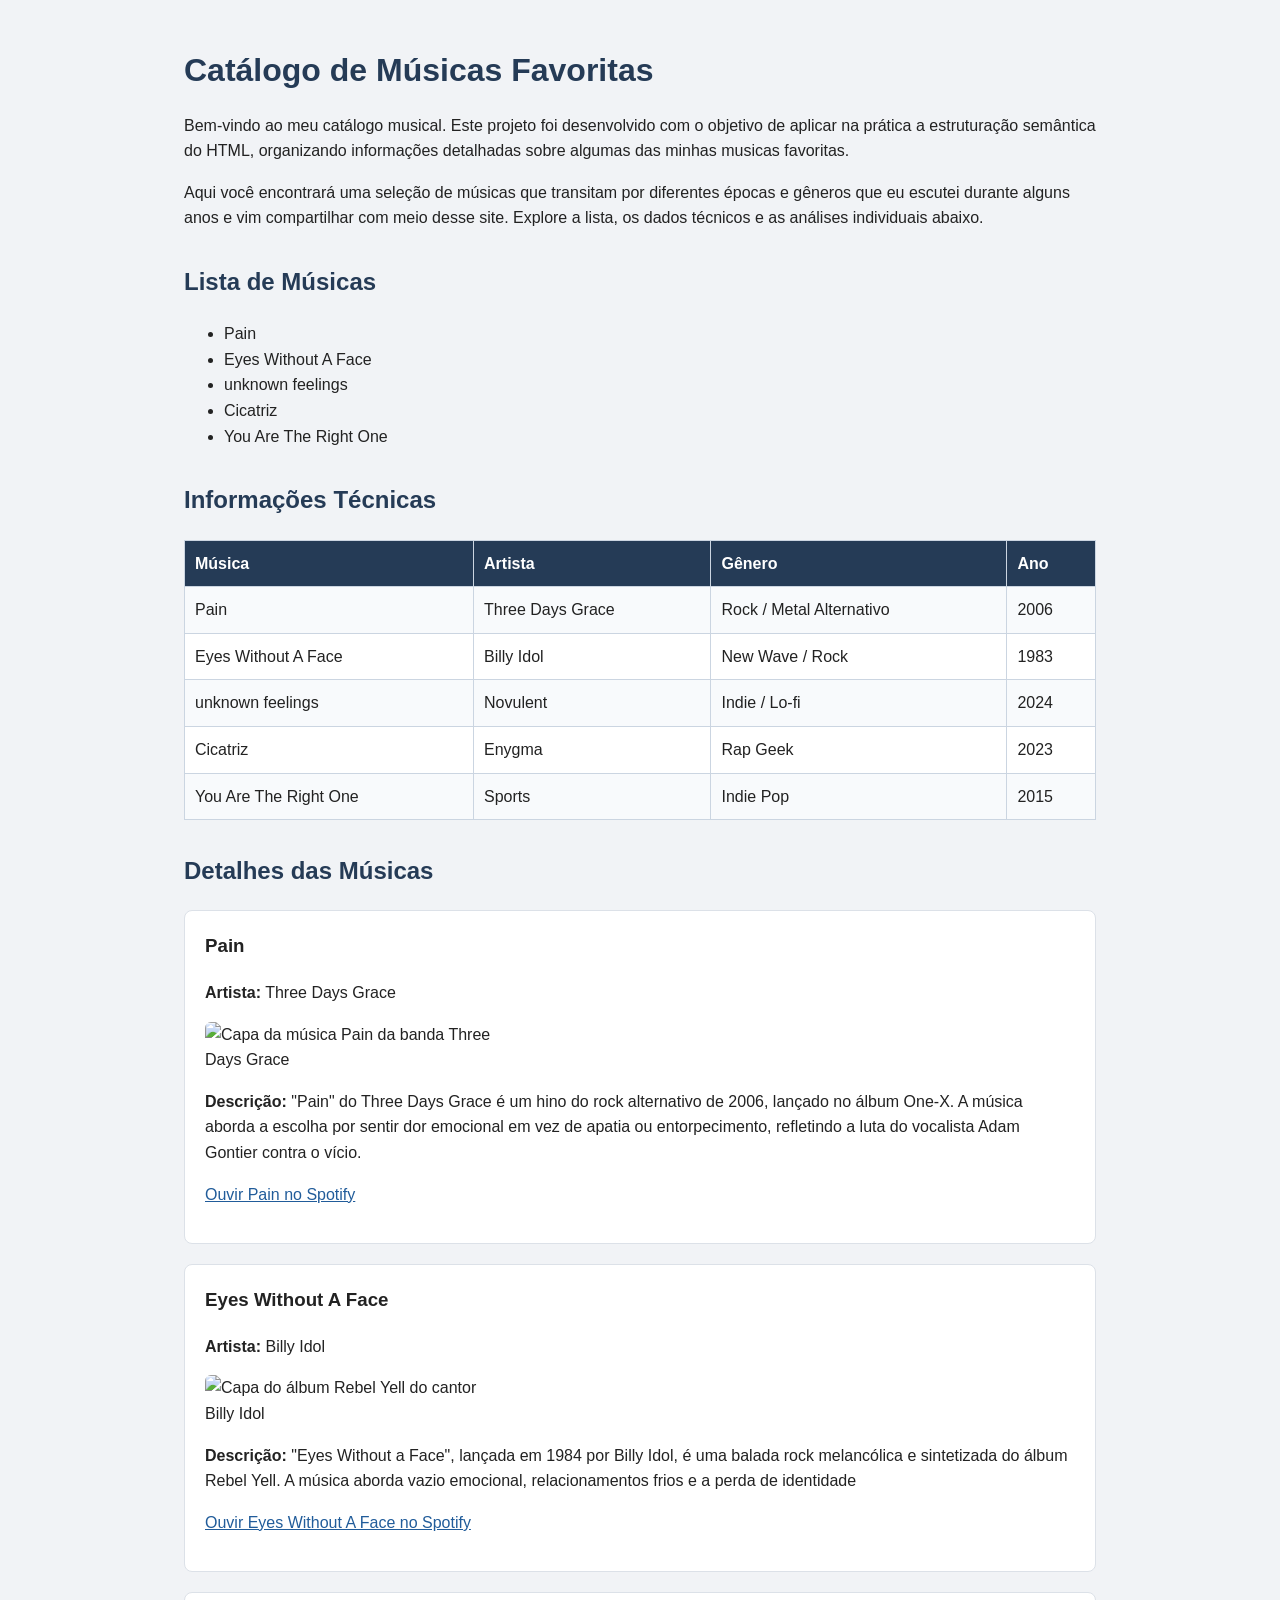
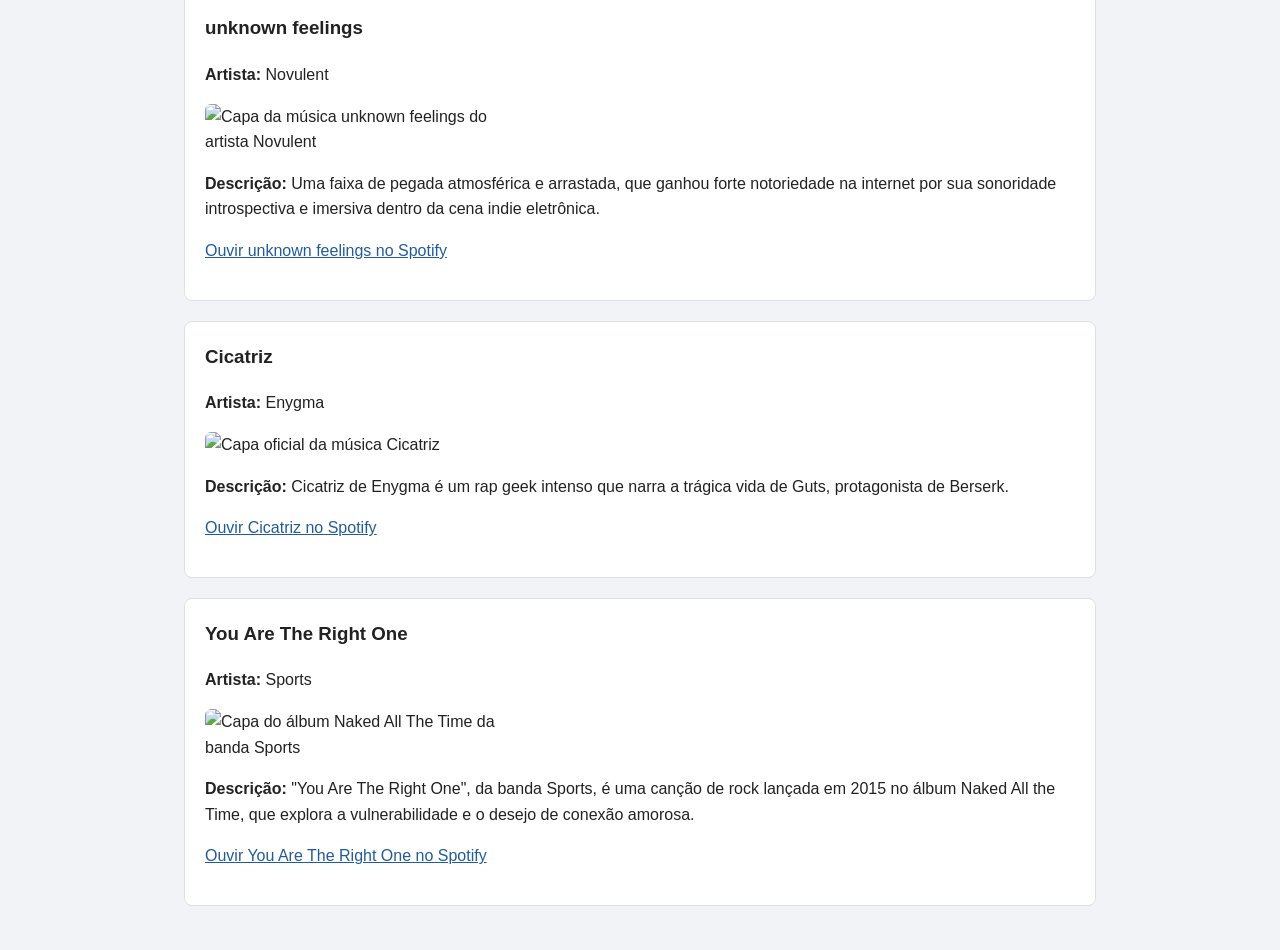
==== index.html @ 5630f731 "comentei a estrutura do html" ====
<!DOCTYPE html>
<html lang="pt-BR">
<head>
    <meta charset="UTF-8">
    <meta name="viewport" content="width=device-width, initial-scale=1">
    <title>Catálogo de Músicas Favoritas</title>
    <link rel="stylesheet" href="style.css">
</head>
<body>

    <h1>Catálogo de Músicas Favoritas</h1>

    <p>Bem-vindo ao meu catálogo musical. Este projeto foi desenvolvido com o objetivo de aplicar na prática a estruturação semântica do HTML, organizando informações detalhadas sobre algumas das minhas musicas favoritas.</p>
    <p>Aqui você encontrará uma seleção de músicas que transitam por diferentes épocas e gêneros que eu escutei durante alguns anos e vim compartilhar com meio desse site. Explore a lista, os dados técnicos e as análises individuais abaixo.</p>

    <!-- lista das musicas favoritas -->
    <h2>Lista de Músicas</h2>
    <ul>
        <li>Pain</li>
        <li>Eyes Without A Face</li>
        <li>unknown feelings</li>
        <li>Cicatriz</li>
        <li>You Are The Right One</li>
    </ul>

    <!-- tabela com as informacoes de cada musica -->
    <h2>Informações Técnicas</h2>
    <table border="1">
        <tr>
            <th>Música</th>
            <th>Artista</th>
            <th>Gênero</th>
            <th>Ano</th>
        </tr>
        <tr>
            <td>Pain</td>
            <td>Three Days Grace</td>
            <td>Rock / Metal Alternativo</td>
            <td>2006</td>
        </tr>
        <tr>
            <td>Eyes Without A Face</td>
            <td>Billy Idol</td>
            <td>New Wave / Rock</td>
            <td>1983</td>
        </tr>
        <tr>
            <td>unknown feelings</td>
            <td>Novulent</td>
            <td>Indie / Lo-fi</td>
            <td>2024</td>
        </tr>
        <tr>
            <td>Cicatriz</td>
            <td>Enygma</td>
            <td>Rap Geek</td>
            <td>2023</td>
        </tr>
        <tr>
            <td>You Are The Right One</td>
            <td>Sports</td>
            <td>Indie Pop</td>
            <td>2015</td>
        </tr>
    </table>

    <!-- detalhes e links das musicas -->
    <h2>Detalhes das Músicas</h2>

    <section>
        <h3>Pain</h3>
        <p><strong>Artista:</strong> Three Days Grace</p>
        <img src="https://cdn-images.dzcdn.net/images/cover/2bda9b70f023c72f8afa9e3e673abeb4/1900x1900-000000-80-0-0.jpg" alt="Capa da música Pain da banda Three Days Grace" width="300">
        <p><strong>Descrição:</strong> "Pain" do Three Days Grace é um hino do rock alternativo de 2006, lançado no álbum One-X. A música aborda a escolha por sentir dor emocional em vez de apatia ou entorpecimento, refletindo a luta do vocalista Adam Gontier contra o vício.</p>
        <p><a href="https://open.spotify.com/intl-pt/track/5PZ2cqh9Yem2g6cTSOLllz" target="_blank">Ouvir Pain no Spotify</a></p>
    </section>

    <section>
        <h3>Eyes Without A Face</h3>
        <p><strong>Artista:</strong> Billy Idol</p>
        <img src="https://i.scdn.co/image/ab67616d0000b273ea07dca8b4ca808c1e5b17fb" alt="Capa do álbum Rebel Yell do cantor Billy Idol" width="300">
        <p><strong>Descrição:</strong> "Eyes Without a Face", lançada em 1984 por Billy Idol, é uma balada rock melancólica e sintetizada do álbum Rebel Yell. A música aborda vazio emocional, relacionamentos frios e a perda de identidade</p>
        <p><a href="https://open.spotify.com/track/0pUVeEgZuNyFzIMKp67RbS" target="_blank">Ouvir Eyes Without A Face no Spotify</a></p>
    </section>

    <section>
        <h3>unknown feelings</h3>
        <p><strong>Artista:</strong> Novulent</p>
        <img src="https://encrypted-tbn0.gstatic.com/images?q=tbn:ANd9GcQ_mVdPfkRL0ae5vrbKhUuhPd67fo8fEnx_GA&s" alt="Capa da música unknown feelings do artista Novulent" width="300">
        <p><strong>Descrição:</strong> Uma faixa de pegada atmosférica e arrastada, que ganhou forte notoriedade na internet por sua sonoridade introspectiva e imersiva dentro da cena indie eletrônica.</p>
        <p><a href="https://open.spotify.com/intl-pt/track/4zyHmSSneytuFEdU2TbU7w" target="_blank">Ouvir unknown feelings no Spotify</a></p>
    </section>

    <section>
        <h3>Cicatriz</h3>
        <p><strong>Artista:</strong> Enygma</p>
        <img src="https://cdn-images.dzcdn.net/images/cover/b96d8febba914a0ff869aa3ac1e2445e/0x1900-000000-80-0-0.jpg" alt="Capa oficial da música Cicatriz" width="300">
        <p><strong>Descrição:</strong> Cicatriz de Enygma é um rap geek intenso que narra a trágica vida de Guts, protagonista de Berserk.</p>
        <p><a href="https://open.spotify.com/intl-pt/track/5T3sPLlsKgnyPlhiB2L2Gv" target="_blank">Ouvir Cicatriz no Spotify</a></p>
    </section>

    <section>
        <h3>You Are The Right One</h3>
        <p><strong>Artista:</strong> Sports</p>
        <img src="https://i.scdn.co/image/ab67616d0000b2731192eb9f894b18f0de2682f1" alt="Capa do álbum Naked All The Time da banda Sports" width="300">
        <p><strong>Descrição:</strong> "You Are The Right One", da banda Sports, é uma canção de rock lançada em 2015 no álbum Naked All the Time, que explora a vulnerabilidade e o desejo de conexão amorosa.</p>
        <p><a href="https://open.spotify.com/intl-pt/track/2qpacEyFxmbxCpIEqZkqvC" target="_blank">Ouvir You Are The Right One no Spotify</a></p>
    </section>

</body>
</html>
---- style.css ----
/* estilo geral da pagina */
* { box-sizing: border-box; }
body {
    margin: 0 auto;
    padding: 24px;
    max-width: 960px;
    font-family: Arial, sans-serif;
    background: #f1f3f6;
    color: #222;
    line-height: 1.6;
}

h1 { color: #253b56; margin-bottom: 12px; }
h2 { color: #253b56; margin-top: 32px; }
h3 { margin-top: 0; }

/* deixei a tabela mais facil de ler */
table { width: 100%; border-collapse: collapse; background: white; }
th, td { padding: 10px; border: 1px solid #cbd5e1; text-align: left; }
th { background: #253b56; color: white; }
tr:nth-child(even) { background: #f8fafc; }

section { background: white; padding: 20px; margin-bottom: 20px; border: 1px solid #dce1e8; border-radius: 8px; }
section img { display: block; max-width: 100%; height: auto; border-radius: 6px; }

a { color: #215c9a; }
a:hover { color: #183b65; }
a:focus-visible { outline: 2px solid #215c9a; outline-offset: 3px; }

/* evita a tabela estourar a tela no celular */
@media (max-width: 600px) {
    body { padding: 14px; }
    h1 { font-size: 25px; }
    table { display: block; overflow-x: auto; }
    th, td { padding: 8px; }
    section { padding: 14px; }
}
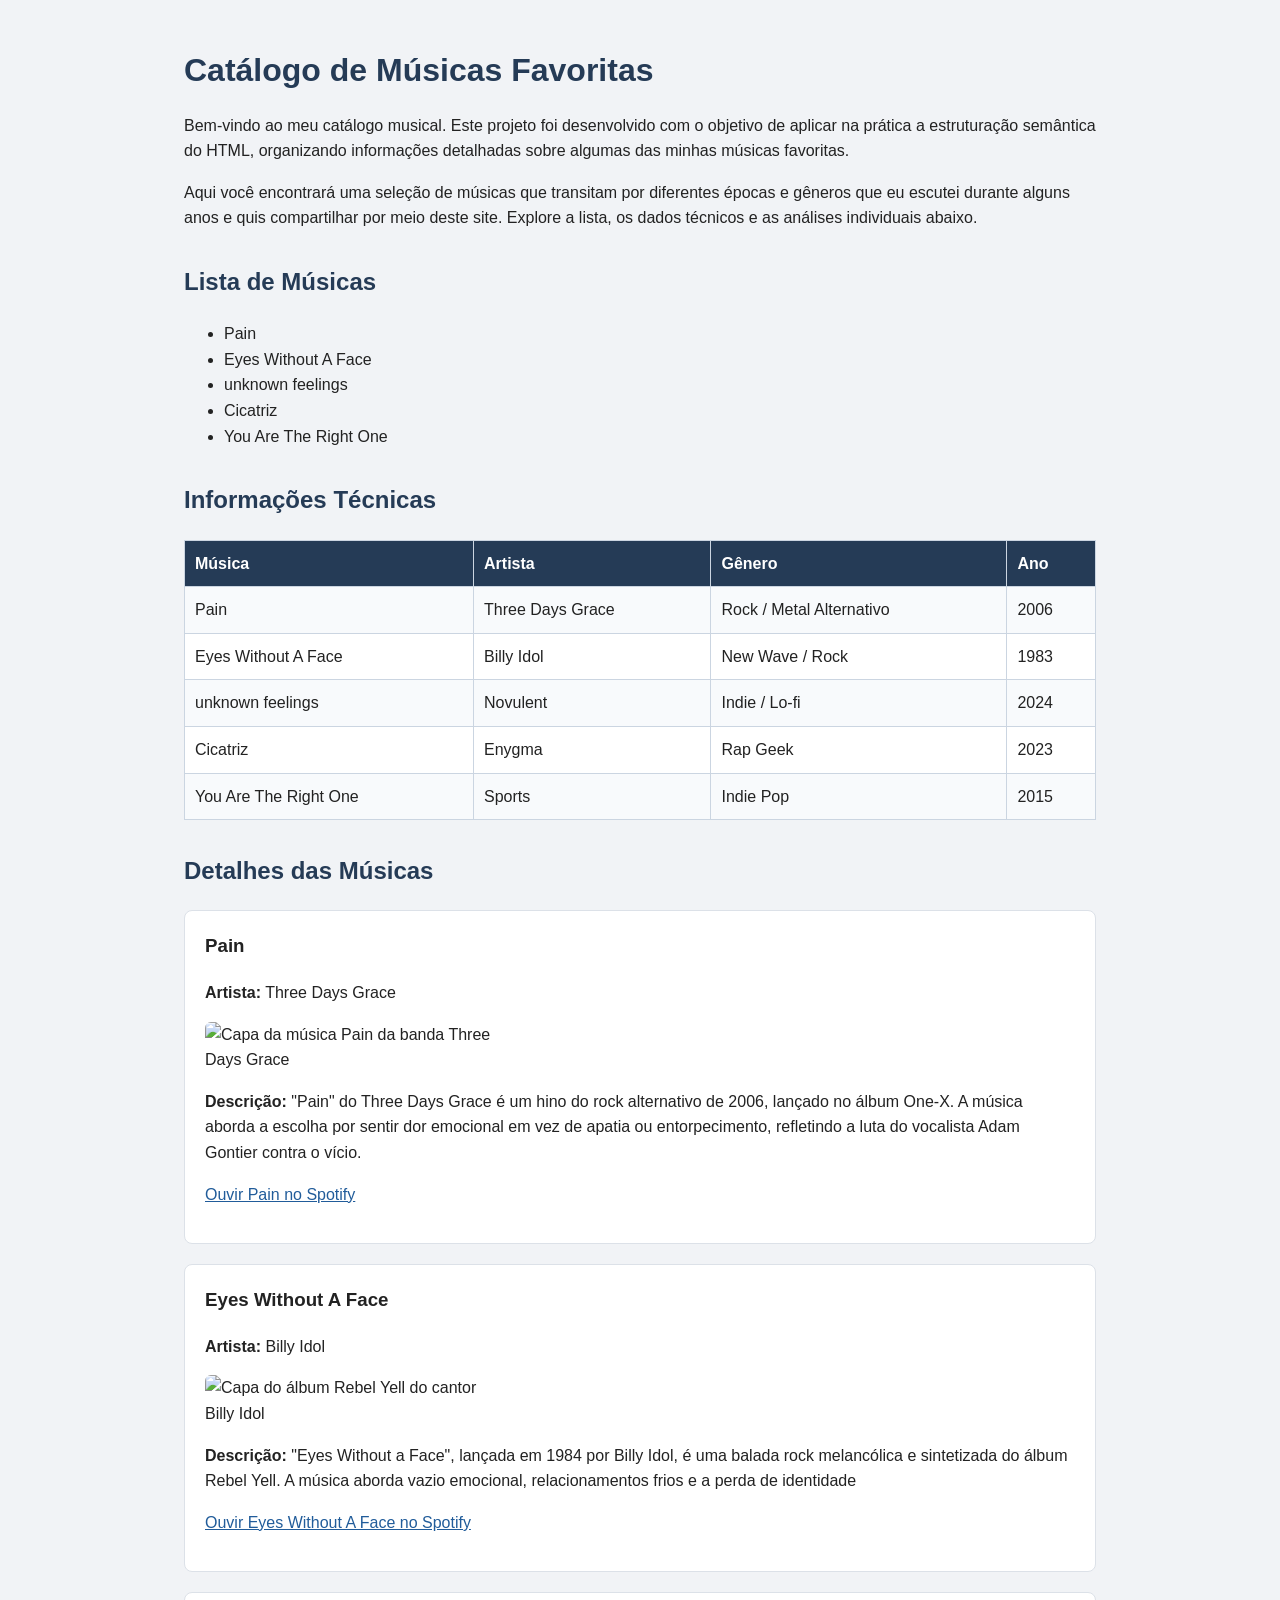
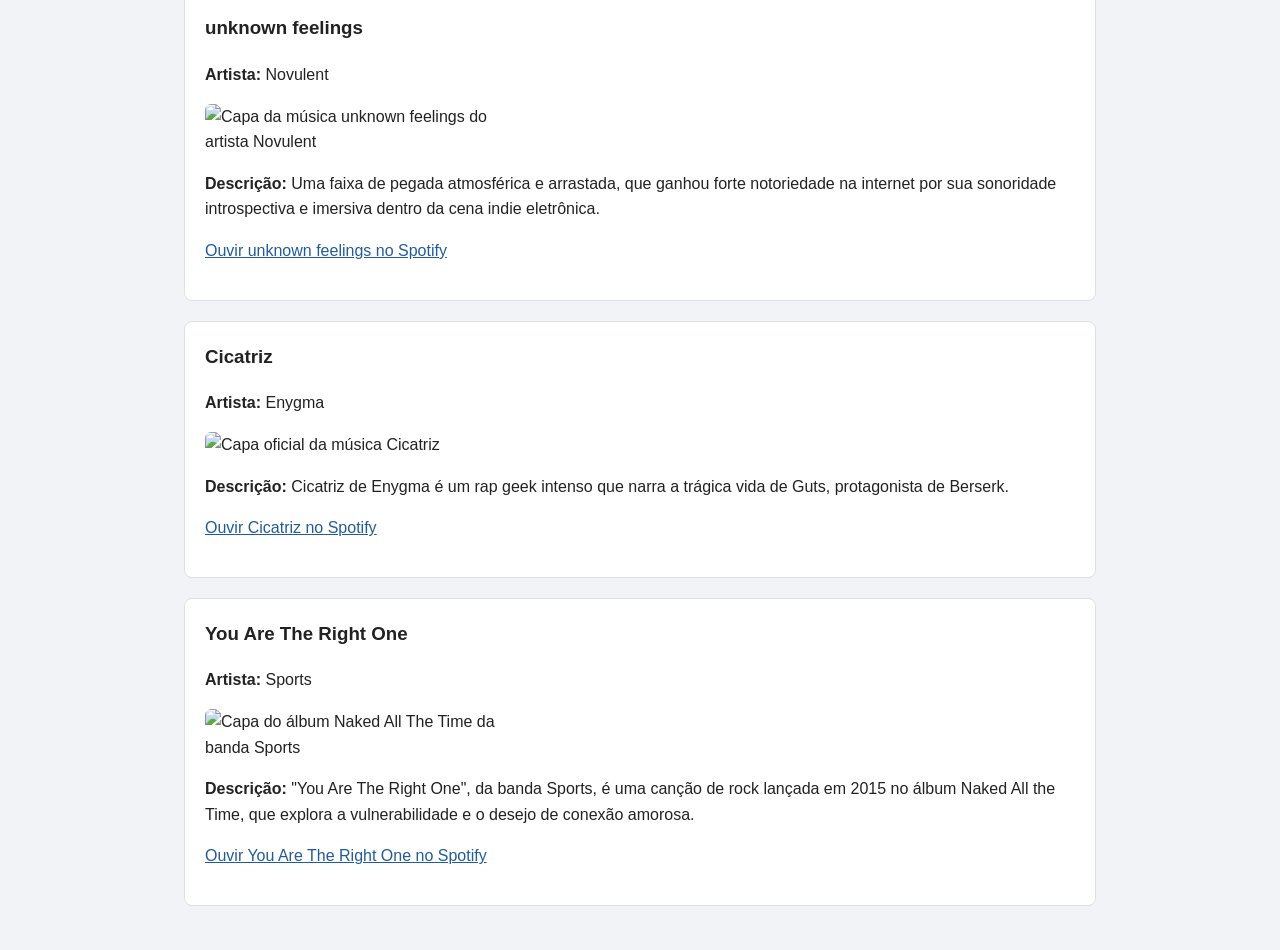
==== commit 2a64ad30: "corrigi o texto inicial" ====
--- a/index.html
+++ b/index.html
@@ -10,8 +10,8 @@
 
     <h1>Catálogo de Músicas Favoritas</h1>
 
-    <p>Bem-vindo ao meu catálogo musical. Este projeto foi desenvolvido com o objetivo de aplicar na prática a estruturação semântica do HTML, organizando informações detalhadas sobre algumas das minhas musicas favoritas.</p>
-    <p>Aqui você encontrará uma seleção de músicas que transitam por diferentes épocas e gêneros que eu escutei durante alguns anos e vim compartilhar com meio desse site. Explore a lista, os dados técnicos e as análises individuais abaixo.</p>
+    <p>Bem-vindo ao meu catálogo musical. Este projeto foi desenvolvido com o objetivo de aplicar na prática a estruturação semântica do HTML, organizando informações detalhadas sobre algumas das minhas músicas favoritas.</p>
+    <p>Aqui você encontrará uma seleção de músicas que transitam por diferentes épocas e gêneros que eu escutei durante alguns anos e quis compartilhar por meio deste site. Explore a lista, os dados técnicos e as análises individuais abaixo.</p>
 
     <!-- lista das musicas favoritas -->
     <h2>Lista de Músicas</h2>
@@ -25,12 +25,12 @@
 
     <!-- tabela com as informacoes de cada musica -->
     <h2>Informações Técnicas</h2>
-    <table border="1">
+    <table>
         <tr>
-            <th>Música</th>
-            <th>Artista</th>
-            <th>Gênero</th>
-            <th>Ano</th>
+            <th scope="col">Música</th>
+            <th scope="col">Artista</th>
+            <th scope="col">Gênero</th>
+            <th scope="col">Ano</th>
         </tr>
         <tr>
             <td>Pain</td>
@@ -70,41 +70,41 @@
     <section>
         <h3>Pain</h3>
         <p><strong>Artista:</strong> Three Days Grace</p>
-        <img src="https://cdn-images.dzcdn.net/images/cover/2bda9b70f023c72f8afa9e3e673abeb4/1900x1900-000000-80-0-0.jpg" alt="Capa da música Pain da banda Three Days Grace" width="300">
+        <img src="https://cdn-images.dzcdn.net/images/cover/2bda9b70f023c72f8afa9e3e673abeb4/1900x1900-000000-80-0-0.jpg" alt="Capa da música Pain da banda Three Days Grace" width="300" loading="lazy" decoding="async">
         <p><strong>Descrição:</strong> "Pain" do Three Days Grace é um hino do rock alternativo de 2006, lançado no álbum One-X. A música aborda a escolha por sentir dor emocional em vez de apatia ou entorpecimento, refletindo a luta do vocalista Adam Gontier contra o vício.</p>
-        <p><a href="https://open.spotify.com/intl-pt/track/5PZ2cqh9Yem2g6cTSOLllz" target="_blank">Ouvir Pain no Spotify</a></p>
+        <p><a href="https://open.spotify.com/intl-pt/track/5PZ2cqh9Yem2g6cTSOLllz" target="_blank" rel="noopener noreferrer">Ouvir Pain no Spotify</a></p>
     </section>
 
     <section>
         <h3>Eyes Without A Face</h3>
         <p><strong>Artista:</strong> Billy Idol</p>
-        <img src="https://i.scdn.co/image/ab67616d0000b273ea07dca8b4ca808c1e5b17fb" alt="Capa do álbum Rebel Yell do cantor Billy Idol" width="300">
+        <img src="https://i.scdn.co/image/ab67616d0000b273ea07dca8b4ca808c1e5b17fb" alt="Capa do álbum Rebel Yell do cantor Billy Idol" width="300" loading="lazy" decoding="async">
         <p><strong>Descrição:</strong> "Eyes Without a Face", lançada em 1984 por Billy Idol, é uma balada rock melancólica e sintetizada do álbum Rebel Yell. A música aborda vazio emocional, relacionamentos frios e a perda de identidade</p>
-        <p><a href="https://open.spotify.com/track/0pUVeEgZuNyFzIMKp67RbS" target="_blank">Ouvir Eyes Without A Face no Spotify</a></p>
+        <p><a href="https://open.spotify.com/track/0pUVeEgZuNyFzIMKp67RbS" target="_blank" rel="noopener noreferrer">Ouvir Eyes Without A Face no Spotify</a></p>
     </section>
 
     <section>
         <h3>unknown feelings</h3>
         <p><strong>Artista:</strong> Novulent</p>
-        <img src="https://encrypted-tbn0.gstatic.com/images?q=tbn:ANd9GcQ_mVdPfkRL0ae5vrbKhUuhPd67fo8fEnx_GA&s" alt="Capa da música unknown feelings do artista Novulent" width="300">
+        <img src="https://encrypted-tbn0.gstatic.com/images?q=tbn:ANd9GcQ_mVdPfkRL0ae5vrbKhUuhPd67fo8fEnx_GA&s" alt="Capa da música unknown feelings do artista Novulent" width="300" loading="lazy" decoding="async">
         <p><strong>Descrição:</strong> Uma faixa de pegada atmosférica e arrastada, que ganhou forte notoriedade na internet por sua sonoridade introspectiva e imersiva dentro da cena indie eletrônica.</p>
-        <p><a href="https://open.spotify.com/intl-pt/track/4zyHmSSneytuFEdU2TbU7w" target="_blank">Ouvir unknown feelings no Spotify</a></p>
+        <p><a href="https://open.spotify.com/intl-pt/track/4zyHmSSneytuFEdU2TbU7w" target="_blank" rel="noopener noreferrer">Ouvir unknown feelings no Spotify</a></p>
     </section>
 
     <section>
         <h3>Cicatriz</h3>
         <p><strong>Artista:</strong> Enygma</p>
-        <img src="https://cdn-images.dzcdn.net/images/cover/b96d8febba914a0ff869aa3ac1e2445e/0x1900-000000-80-0-0.jpg" alt="Capa oficial da música Cicatriz" width="300">
+        <img src="https://cdn-images.dzcdn.net/images/cover/b96d8febba914a0ff869aa3ac1e2445e/0x1900-000000-80-0-0.jpg" alt="Capa oficial da música Cicatriz" width="300" loading="lazy" decoding="async">
         <p><strong>Descrição:</strong> Cicatriz de Enygma é um rap geek intenso que narra a trágica vida de Guts, protagonista de Berserk.</p>
-        <p><a href="https://open.spotify.com/intl-pt/track/5T3sPLlsKgnyPlhiB2L2Gv" target="_blank">Ouvir Cicatriz no Spotify</a></p>
+        <p><a href="https://open.spotify.com/intl-pt/track/5T3sPLlsKgnyPlhiB2L2Gv" target="_blank" rel="noopener noreferrer">Ouvir Cicatriz no Spotify</a></p>
     </section>
 
     <section>
         <h3>You Are The Right One</h3>
         <p><strong>Artista:</strong> Sports</p>
-        <img src="https://i.scdn.co/image/ab67616d0000b2731192eb9f894b18f0de2682f1" alt="Capa do álbum Naked All The Time da banda Sports" width="300">
+        <img src="https://i.scdn.co/image/ab67616d0000b2731192eb9f894b18f0de2682f1" alt="Capa do álbum Naked All The Time da banda Sports" width="300" loading="lazy" decoding="async">
         <p><strong>Descrição:</strong> "You Are The Right One", da banda Sports, é uma canção de rock lançada em 2015 no álbum Naked All the Time, que explora a vulnerabilidade e o desejo de conexão amorosa.</p>
-        <p><a href="https://open.spotify.com/intl-pt/track/2qpacEyFxmbxCpIEqZkqvC" target="_blank">Ouvir You Are The Right One no Spotify</a></p>
+        <p><a href="https://open.spotify.com/intl-pt/track/2qpacEyFxmbxCpIEqZkqvC" target="_blank" rel="noopener noreferrer">Ouvir You Are The Right One no Spotify</a></p>
     </section>
 
 </body>
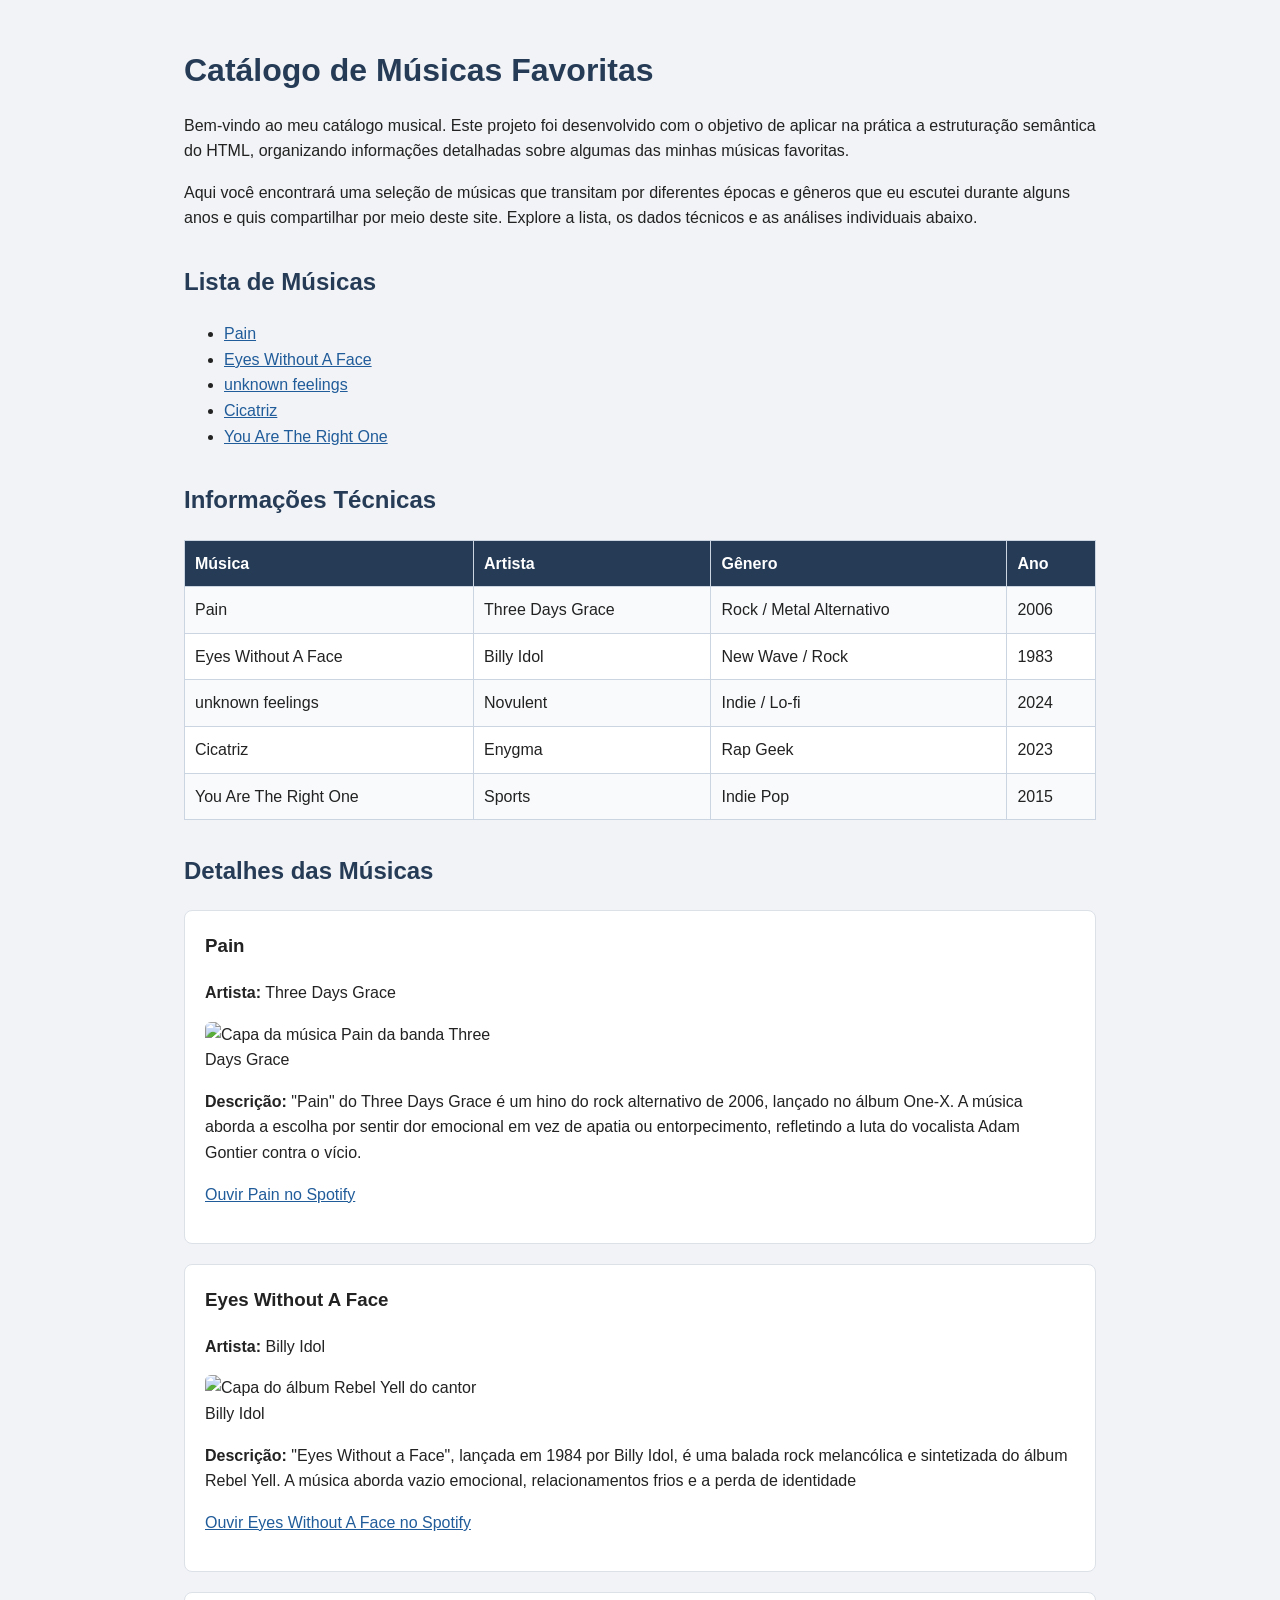
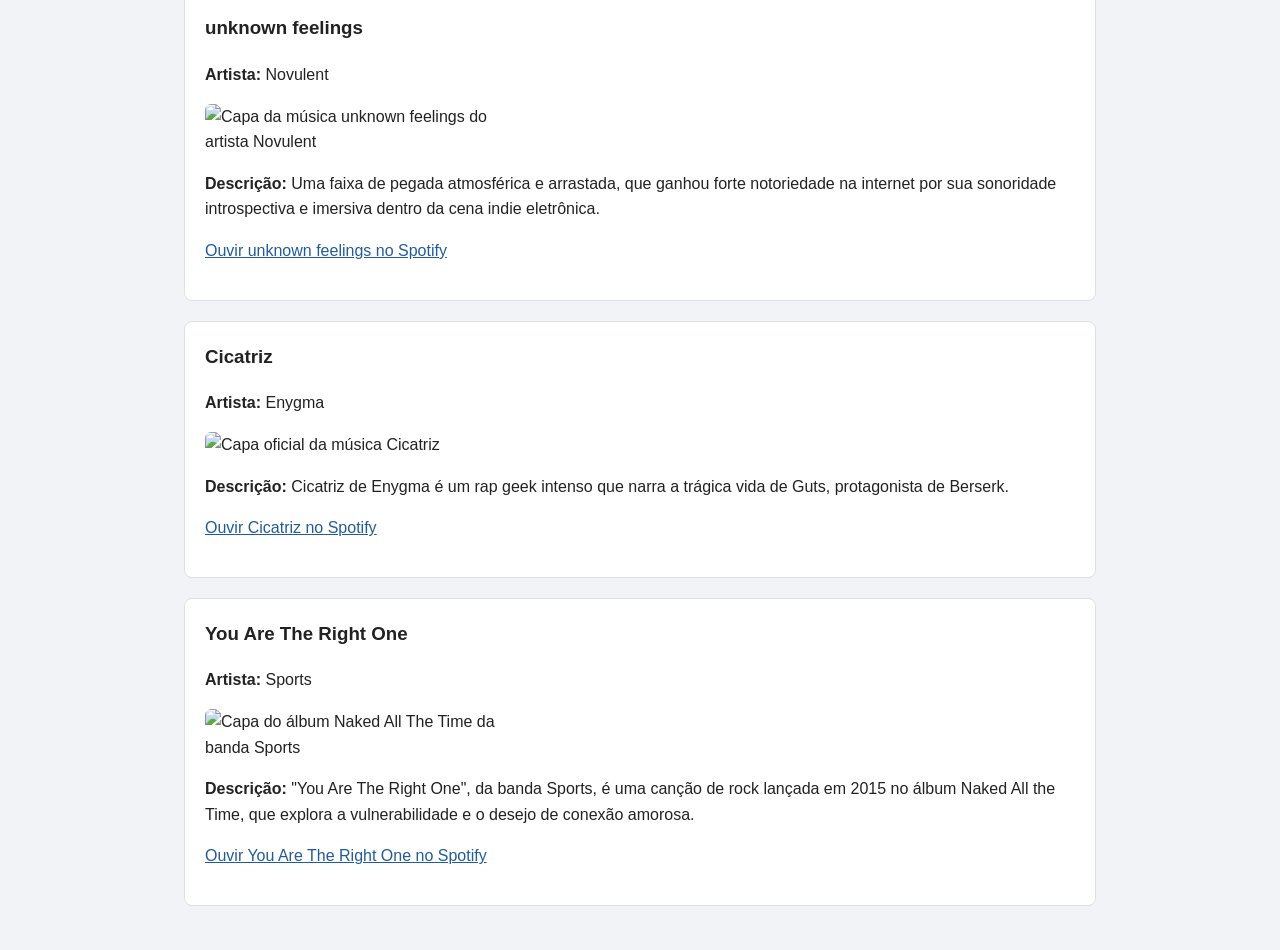
==== commit 0d22a340: "adicionei atalhos para as musicas" ====
--- a/index.html
+++ b/index.html
@@ -3,10 +3,12 @@
 <head>
     <meta charset="UTF-8">
     <meta name="viewport" content="width=device-width, initial-scale=1">
+    <meta name="description" content="Catálogo pessoal de músicas favoritas, com informações, análises e links para ouvir.">
     <title>Catálogo de Músicas Favoritas</title>
     <link rel="stylesheet" href="style.css">
 </head>
 <body>
+    <main>
 
     <h1>Catálogo de Músicas Favoritas</h1>
 
@@ -16,15 +18,16 @@
     <!-- lista das musicas favoritas -->
     <h2>Lista de Músicas</h2>
     <ul>
-        <li>Pain</li>
-        <li>Eyes Without A Face</li>
-        <li>unknown feelings</li>
-        <li>Cicatriz</li>
-        <li>You Are The Right One</li>
+        <li><a href="#pain">Pain</a></li>
+        <li><a href="#eyes-without-a-face">Eyes Without A Face</a></li>
+        <li><a href="#unknown-feelings">unknown feelings</a></li>
+        <li><a href="#cicatriz">Cicatriz</a></li>
+        <li><a href="#you-are-the-right-one">You Are The Right One</a></li>
     </ul>
 
     <!-- tabela com as informacoes de cada musica -->
     <h2>Informações Técnicas</h2>
+    <div class="tabela-scroll" role="region" aria-label="Informações técnicas das músicas" tabindex="0">
     <table>
         <tr>
             <th scope="col">Música</th>
@@ -63,11 +66,12 @@
             <td>2015</td>
         </tr>
     </table>
+    </div>
 
     <!-- detalhes e links das musicas -->
     <h2>Detalhes das Músicas</h2>
 
-    <section>
+    <section id="pain">
         <h3>Pain</h3>
         <p><strong>Artista:</strong> Three Days Grace</p>
         <img src="https://cdn-images.dzcdn.net/images/cover/2bda9b70f023c72f8afa9e3e673abeb4/1900x1900-000000-80-0-0.jpg" alt="Capa da música Pain da banda Three Days Grace" width="300" loading="lazy" decoding="async">
@@ -75,7 +79,7 @@
         <p><a href="https://open.spotify.com/intl-pt/track/5PZ2cqh9Yem2g6cTSOLllz" target="_blank" rel="noopener noreferrer">Ouvir Pain no Spotify</a></p>
     </section>
 
-    <section>
+    <section id="eyes-without-a-face">
         <h3>Eyes Without A Face</h3>
         <p><strong>Artista:</strong> Billy Idol</p>
         <img src="https://i.scdn.co/image/ab67616d0000b273ea07dca8b4ca808c1e5b17fb" alt="Capa do álbum Rebel Yell do cantor Billy Idol" width="300" loading="lazy" decoding="async">
@@ -83,7 +87,7 @@
         <p><a href="https://open.spotify.com/track/0pUVeEgZuNyFzIMKp67RbS" target="_blank" rel="noopener noreferrer">Ouvir Eyes Without A Face no Spotify</a></p>
     </section>
 
-    <section>
+    <section id="unknown-feelings">
         <h3>unknown feelings</h3>
         <p><strong>Artista:</strong> Novulent</p>
         <img src="https://encrypted-tbn0.gstatic.com/images?q=tbn:ANd9GcQ_mVdPfkRL0ae5vrbKhUuhPd67fo8fEnx_GA&s" alt="Capa da música unknown feelings do artista Novulent" width="300" loading="lazy" decoding="async">
@@ -91,7 +95,7 @@
         <p><a href="https://open.spotify.com/intl-pt/track/4zyHmSSneytuFEdU2TbU7w" target="_blank" rel="noopener noreferrer">Ouvir unknown feelings no Spotify</a></p>
     </section>
 
-    <section>
+    <section id="cicatriz">
         <h3>Cicatriz</h3>
         <p><strong>Artista:</strong> Enygma</p>
         <img src="https://cdn-images.dzcdn.net/images/cover/b96d8febba914a0ff869aa3ac1e2445e/0x1900-000000-80-0-0.jpg" alt="Capa oficial da música Cicatriz" width="300" loading="lazy" decoding="async">
@@ -99,7 +103,7 @@
         <p><a href="https://open.spotify.com/intl-pt/track/5T3sPLlsKgnyPlhiB2L2Gv" target="_blank" rel="noopener noreferrer">Ouvir Cicatriz no Spotify</a></p>
     </section>
 
-    <section>
+    <section id="you-are-the-right-one">
         <h3>You Are The Right One</h3>
         <p><strong>Artista:</strong> Sports</p>
         <img src="https://i.scdn.co/image/ab67616d0000b2731192eb9f894b18f0de2682f1" alt="Capa do álbum Naked All The Time da banda Sports" width="300" loading="lazy" decoding="async">
@@ -107,5 +111,6 @@
         <p><a href="https://open.spotify.com/intl-pt/track/2qpacEyFxmbxCpIEqZkqvC" target="_blank" rel="noopener noreferrer">Ouvir You Are The Right One no Spotify</a></p>
     </section>
 
+    </main>
 </body>
 </html>
--- a/style.css
+++ b/style.css
@@ -15,6 +15,8 @@
 h3 { margin-top: 0; }
 
 /* deixei a tabela mais facil de ler */
+.tabela-scroll { overflow-x: auto; }
+.tabela-scroll:focus-visible { outline: 2px solid #215c9a; outline-offset: 3px; }
 table { width: 100%; border-collapse: collapse; background: white; }
 th, td { padding: 10px; border: 1px solid #cbd5e1; text-align: left; }
 th { background: #253b56; color: white; }
@@ -31,7 +33,7 @@
 @media (max-width: 600px) {
     body { padding: 14px; }
     h1 { font-size: 25px; }
-    table { display: block; overflow-x: auto; }
+    table { min-width: 520px; }
     th, td { padding: 8px; }
     section { padding: 14px; }
 }
